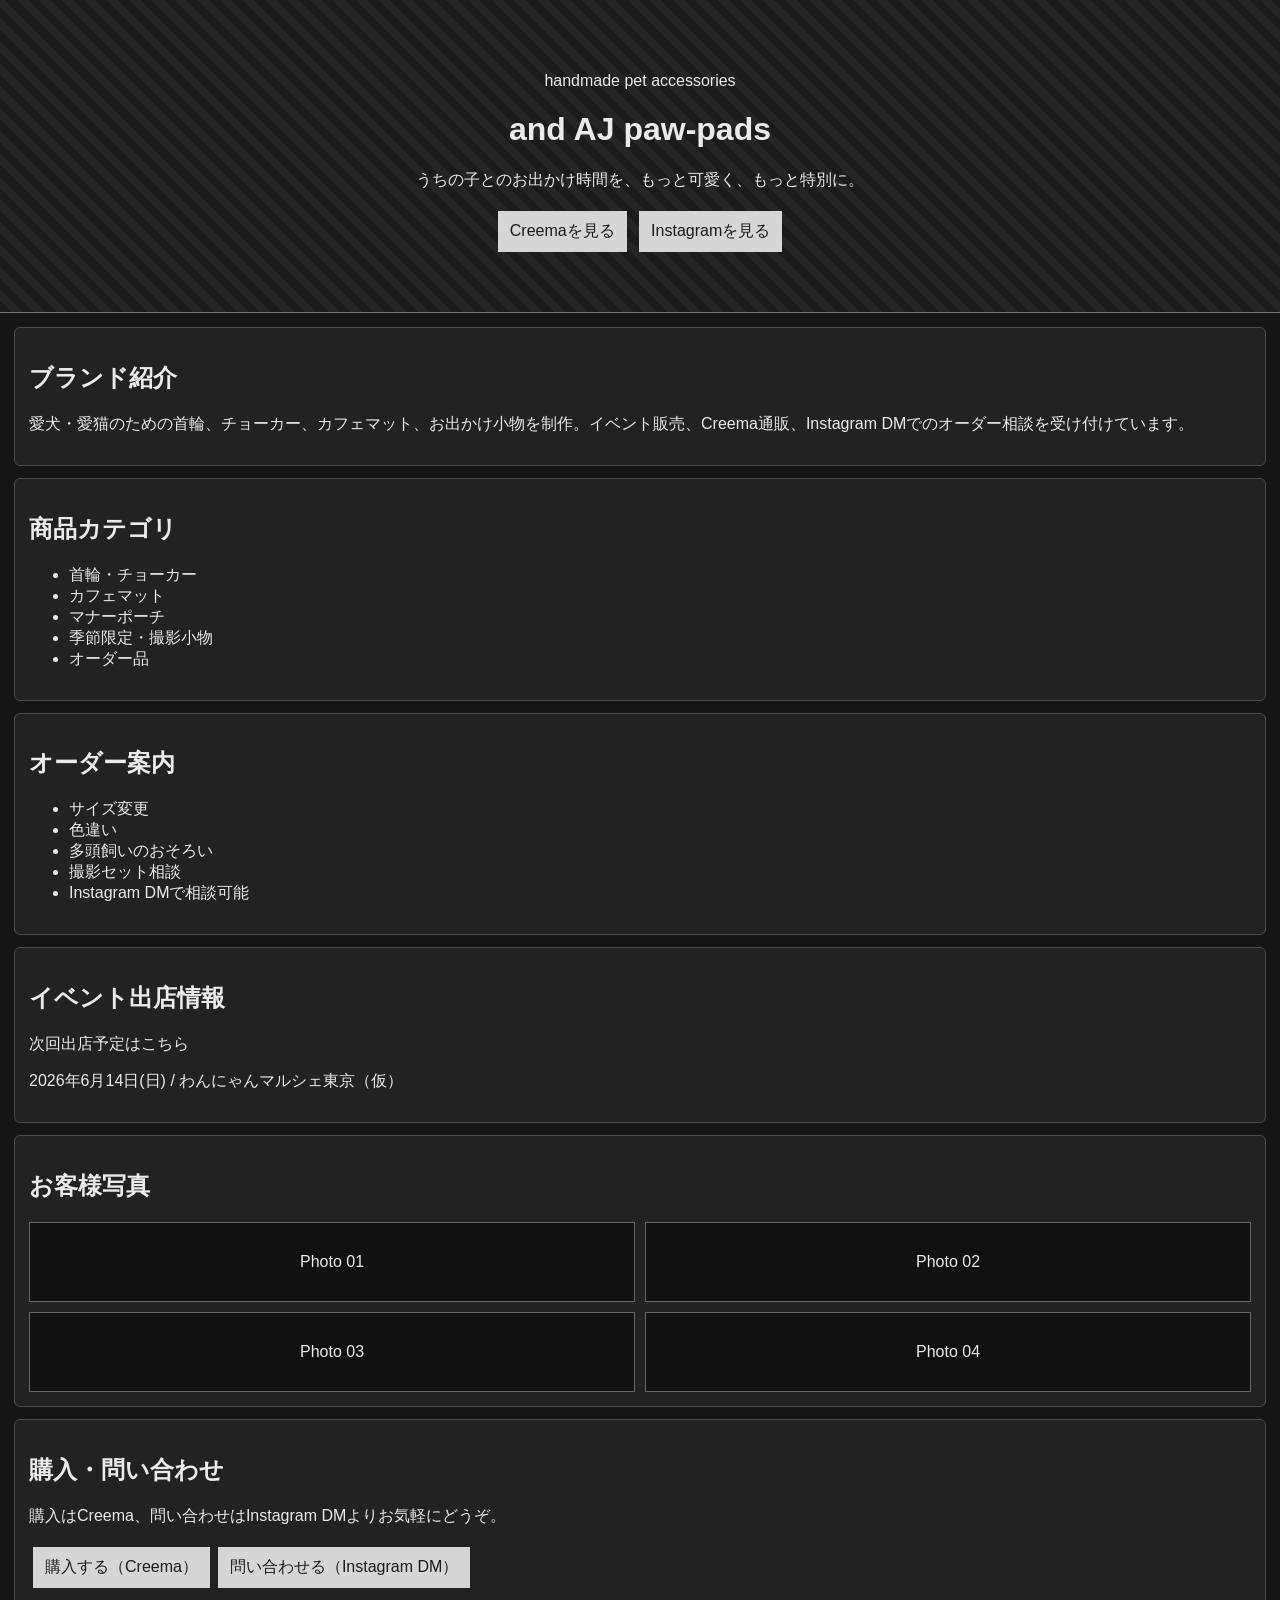
==== mockups/04-jacquard-black/index.html @ f8ad224e "Create 10 static homepage mockups for and AJ paw-pads" ====
<!doctype html>
<html lang="ja">
<head>
  <meta charset="UTF-8" />
  <meta name="viewport" content="width=device-width, initial-scale=1.0" />
  <title>and AJ paw-pads | 04-jacquard-black</title>
  <link rel="stylesheet" href="style.css" />
</head>
<body>
  <header class="hero">
    <p class="eyebrow">handmade pet accessories</p>
    <h1>and AJ paw-pads</h1>
    <p class="catch">うちの子とのお出かけ時間を、もっと可愛く、もっと特別に。</p>
    <div class="cta">
      <a href="https://www.creema.jp/c/and_aj_pawpads" target="_blank" rel="noopener">Creemaを見る</a>
      <a href="https://www.instagram.com/and.aj.pawpads" target="_blank" rel="noopener">Instagramを見る</a>
    </div>
  </header>
  <main>
    <section><h2>ブランド紹介</h2><p>愛犬・愛猫のための首輪、チョーカー、カフェマット、お出かけ小物を制作。イベント販売、Creema通販、Instagram DMでのオーダー相談を受け付けています。</p></section>
    <section><h2>商品カテゴリ</h2><ul><li>首輪・チョーカー</li><li>カフェマット</li><li>マナーポーチ</li><li>季節限定・撮影小物</li><li>オーダー品</li></ul></section>
    <section><h2>オーダー案内</h2><ul><li>サイズ変更</li><li>色違い</li><li>多頭飼いのおそろい</li><li>撮影セット相談</li><li>Instagram DMで相談可能</li></ul></section>
    <section><h2>イベント出店情報</h2><p>次回出店予定はこちら</p><p class="event">2026年6月14日(日) / わんにゃんマルシェ東京（仮）</p></section>
    <section><h2>お客様写真</h2><div class="gallery"><div>Photo 01</div><div>Photo 02</div><div>Photo 03</div><div>Photo 04</div></div></section>
    <section><h2>購入・問い合わせ</h2><p>購入はCreema、問い合わせはInstagram DMよりお気軽にどうぞ。</p><div class="cta"><a href="https://www.creema.jp/c/and_aj_pawpads" target="_blank" rel="noopener">購入する（Creema）</a><a href="https://www.instagram.com/and.aj.pawpads" target="_blank" rel="noopener">問い合わせる（Instagram DM）</a></div></section>
  </main>
</body>
</html>
---- mockups/04-jacquard-black/style.css ----
body{margin:0;font-family:Arial,sans-serif;background:#151515;color:#ebebeb}.hero{padding:56px 18px;background:repeating-linear-gradient(45deg,#1b1b1b,#1b1b1b 8px,#252525 8px,#252525 16px);text-align:center;border-bottom:1px solid #777}main{padding:14px;display:grid;gap:12px}section{background:#222;border:1px solid #4b4b4b;padding:14px;border-radius:6px}.cta a{display:inline-block;margin:4px;background:#d6d6d6;color:#1b1b1b;padding:10px 12px;text-decoration:none}.gallery{display:grid;grid-template-columns:1fr 1fr;gap:10px}.gallery div{background:#111;border:1px solid #666;padding:30px 8px;text-align:center}
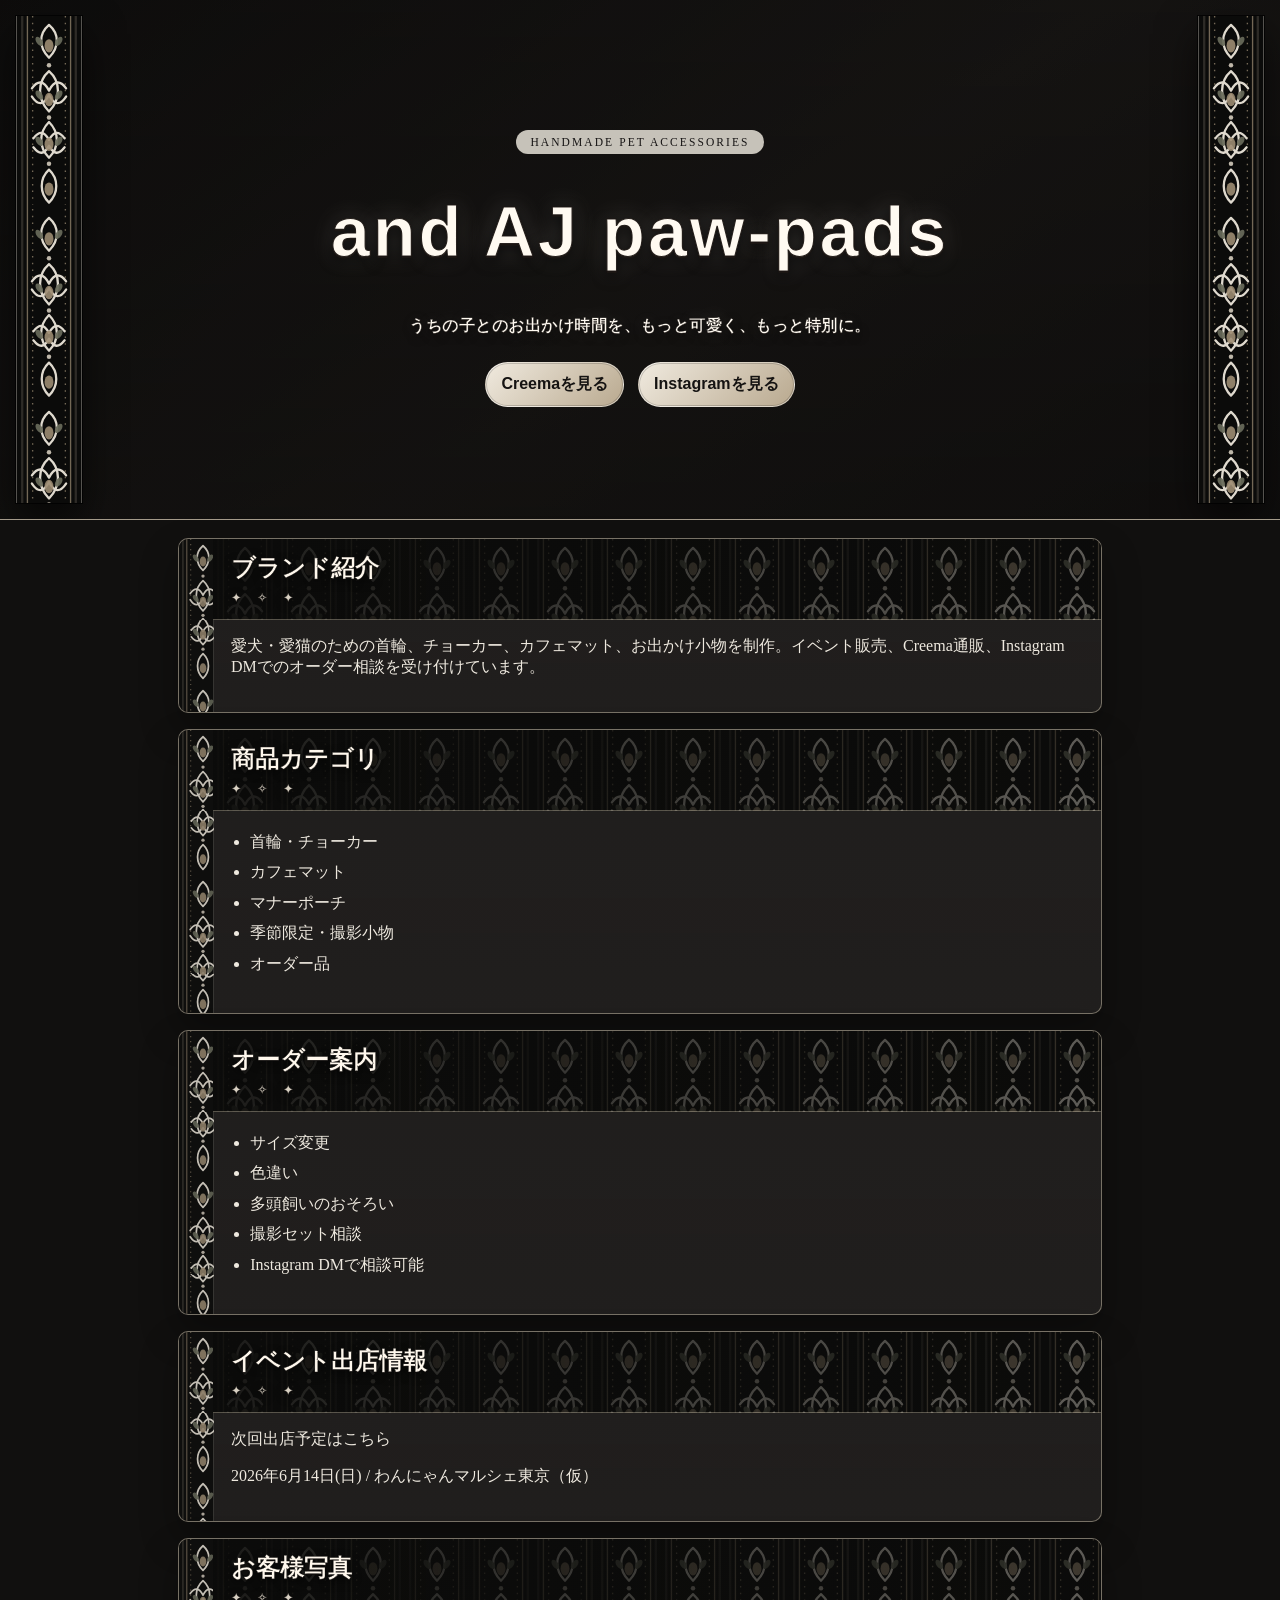
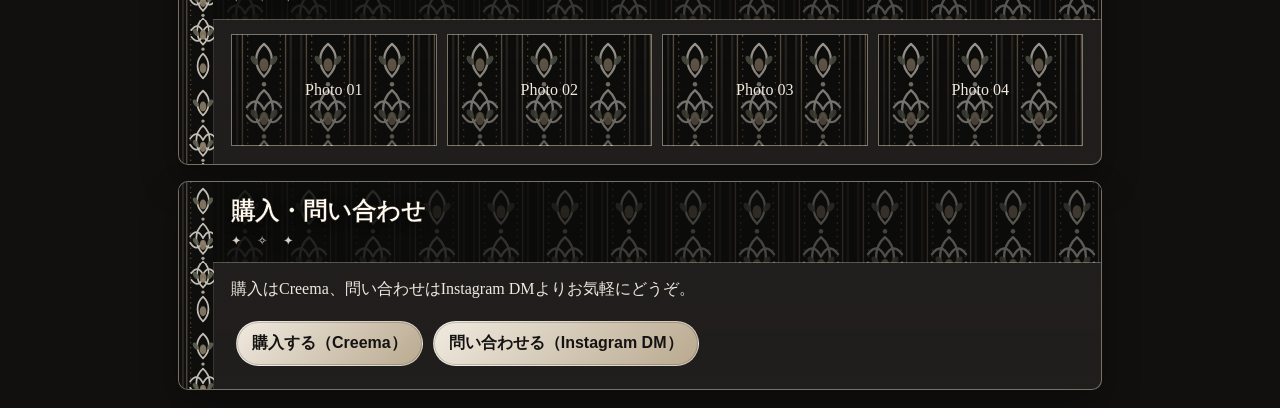
==== commit d4252ff7: "Load readability text outline CSS" ====
--- a/mockups/04-jacquard-black/index.html
+++ b/mockups/04-jacquard-black/index.html
@@ -5,6 +5,7 @@
   <meta name="viewport" content="width=device-width, initial-scale=1.0" />
   <title>and AJ paw-pads | 04-jacquard-black</title>
   <link rel="stylesheet" href="style.css" />
+  <link rel="stylesheet" href="readability.css" />
 </head>
 <body>
   <header class="hero">
--- a/mockups/04-jacquard-black/style.css
+++ b/mockups/04-jacquard-black/style.css
@@ -1 +1,207 @@
-body{margin:0;font-family:Arial,sans-serif;background:#151515;color:#ebebeb}.hero{padding:56px 18px;background:repeating-linear-gradient(45deg,#1b1b1b,#1b1b1b 8px,#252525 8px,#252525 16px);text-align:center;border-bottom:1px solid #777}main{padding:14px;display:grid;gap:12px}section{background:#222;border:1px solid #4b4b4b;padding:14px;border-radius:6px}.cta a{display:inline-block;margin:4px;background:#d6d6d6;color:#1b1b1b;padding:10px 12px;text-decoration:none}.gallery{display:grid;grid-template-columns:1fr 1fr;gap:10px}.gallery div{background:#111;border:1px solid #666;padding:30px 8px;text-align:center}
+* {
+  box-sizing: border-box;
+}
+
+body {
+  --ribbon-pattern: url("data:image/svg+xml,%3Csvg xmlns='http://www.w3.org/2000/svg' width='86' height='260' viewBox='0 0 86 260'%3E%3Crect width='86' height='260' fill='%230b0b0a'/%3E%3Cg stroke='%2334312b' stroke-width='3' stroke-opacity='.9'%3E%3Cpath d='M7 0 V260 M79 0 V260'/%3E%3C/g%3E%3Cg stroke='%23847762' stroke-width='1.8' stroke-opacity='.9' fill='none'%3E%3Cpath d='M14 0 V260 M72 0 V260'/%3E%3Cpath d='M21 0 V260 M65 0 V260' stroke-dasharray='2 7'/%3E%3C/g%3E%3Cg fill='none' stroke='%23e8e2d6' stroke-width='3.1' stroke-linecap='round' stroke-linejoin='round'%3E%3Cpath d='M43 12 C57 24 57 42 43 56 C29 42 29 24 43 12Z'/%3E%3Cpath d='M43 74 C59 88 59 112 43 128 C27 112 27 88 43 74Z'/%3E%3Cpath d='M43 142 C57 156 57 176 43 190 C29 176 29 156 43 142Z'/%3E%3Cpath d='M43 206 C56 218 56 238 43 250 C30 238 30 218 43 206Z'/%3E%3Cpath d='M20 97 C28 86 36 86 43 100 C50 86 58 86 66 97'/%3E%3Cpath d='M20 108 C28 120 36 120 43 106 C50 120 58 120 66 108'/%3E%3Cpath d='M22 164 C30 154 36 154 43 166 C50 154 56 154 64 164'/%3E%3Cpath d='M22 176 C30 186 36 186 43 174 C50 186 56 186 64 176'/%3E%3C/g%3E%3Cg fill='%23a39177' fill-opacity='.9'%3E%3Cellipse cx='43' cy='40' rx='6' ry='9'/%3E%3Cellipse cx='43' cy='112' rx='6' ry='9'/%3E%3Cellipse cx='43' cy='172' rx='6' ry='9'/%3E%3Cellipse cx='43' cy='232' rx='6' ry='9'/%3E%3C/g%3E%3Cg fill='%236d6f5d' fill-opacity='.92'%3E%3Cellipse cx='30' cy='34' rx='4' ry='7' transform='rotate(-35 30 34)'/%3E%3Cellipse cx='56' cy='34' rx='4' ry='7' transform='rotate(35 56 34)'/%3E%3Cellipse cx='30' cy='106' rx='4' ry='7' transform='rotate(-35 30 106)'/%3E%3Cellipse cx='56' cy='106' rx='4' ry='7' transform='rotate(35 56 106)'/%3E%3Cellipse cx='30' cy='168' rx='4' ry='7' transform='rotate(-35 30 168)'/%3E%3Cellipse cx='56' cy='168' rx='4' ry='7' transform='rotate(35 56 168)'/%3E%3C/g%3E%3Cg fill='%23cfc7b8' fill-opacity='.95'%3E%3Ccircle cx='43' cy='66' r='3'/%3E%3Ccircle cx='43' cy='136' r='3'/%3E%3Ccircle cx='43' cy='198' r='3'/%3E%3C/g%3E%3C/svg%3E");
+  margin: 0;
+  font-family: "Hiragino Mincho ProN", "Yu Mincho", Georgia, serif;
+  background:
+    radial-gradient(circle at 50% 0%, rgba(214, 202, 180, .15), transparent 28rem),
+    #11100f;
+  color: #eee9df;
+}
+
+.hero {
+  position: relative;
+  min-height: 520px;
+  padding: 92px 88px 80px;
+  text-align: center;
+  overflow: hidden;
+  display: grid;
+  align-content: center;
+  background:
+    linear-gradient(rgba(12,11,10,.64), rgba(12,11,10,.72)),
+    radial-gradient(circle at 50% 35%, rgba(165,143,115,.24), transparent 0 14rem),
+    linear-gradient(145deg, #100f0f, #24211f 55%, #171515);
+  border-bottom: 1px solid rgba(214,202,180,.75);
+}
+
+.hero::before,
+.hero::after {
+  content: "";
+  position: absolute;
+  top: 16px;
+  bottom: 16px;
+  width: 64px;
+  background: var(--ribbon-pattern);
+  background-size: 64px auto;
+  border-left: 1px solid rgba(232,226,214,.35);
+  border-right: 1px solid rgba(232,226,214,.35);
+  box-shadow: 0 0 0 1px rgba(0,0,0,.75), 0 18px 40px rgba(0,0,0,.6);
+  opacity: .96;
+}
+
+.hero::before {
+  left: 16px;
+}
+
+.hero::after {
+  right: 16px;
+}
+
+.hero > * {
+  position: relative;
+  z-index: 1;
+}
+
+.eyebrow {
+  display: inline-block;
+  justify-self: center;
+  padding: 6px 14px;
+  letter-spacing: .18em;
+  text-transform: uppercase;
+  color: #171515;
+  background: rgba(238,233,223,.82);
+  border-radius: 999px;
+  font-size: .72rem;
+}
+
+h1 {
+  font-size: clamp(2rem, 12vw, 4.4rem);
+  margin: .35em 0;
+  letter-spacing: .04em;
+  text-shadow: 0 3px 16px rgba(0,0,0,.72);
+}
+
+.catch {
+  color: #f0eadf;
+  line-height: 1.8;
+  text-shadow: 0 2px 12px rgba(0,0,0,.75);
+}
+
+main {
+  padding: 18px;
+  display: grid;
+  gap: 16px;
+  max-width: 960px;
+  margin: auto;
+}
+
+section {
+  position: relative;
+  overflow: hidden;
+  background:
+    linear-gradient(rgba(32,30,29,.88), rgba(32,30,29,.94)),
+    #201e1d;
+  border: 1px solid rgba(214,202,180,.48);
+  padding: 18px;
+  border-radius: 10px;
+  box-shadow: 0 18px 38px rgba(0,0,0,.32);
+}
+
+section::before {
+  content: "";
+  position: absolute;
+  top: 0;
+  bottom: 0;
+  left: 0;
+  width: 34px;
+  background: var(--ribbon-pattern);
+  background-size: 48px auto;
+  opacity: .82;
+  border-right: 1px solid rgba(232,226,214,.22);
+  pointer-events: none;
+}
+
+section > * {
+  position: relative;
+  margin-left: 34px;
+}
+
+h2 {
+  margin: -18px -18px 14px 16px;
+  padding: 13px 18px 14px;
+  color: #f3ede4;
+  background:
+    linear-gradient(90deg, rgba(11,11,10,.92), rgba(11,11,10,.62)),
+    var(--ribbon-pattern);
+  background-size: auto, 64px auto;
+  border-bottom: 1px solid rgba(214,202,180,.38);
+}
+
+h2::after {
+  content: "✦ ✧ ✦";
+  display: block;
+  margin-top: 6px;
+  color: #d8d0c2;
+  font-size: .78rem;
+  letter-spacing: .5em;
+}
+
+.cta a {
+  display: inline-block;
+  margin: 5px;
+  padding: 11px 15px;
+  color: #151312;
+  background: linear-gradient(135deg, #f0eadf, #b9a98f);
+  border: 1px solid rgba(255,255,255,.35);
+  border-radius: 999px;
+  text-decoration: none;
+  box-shadow: inset 0 0 0 1px rgba(0,0,0,.18);
+}
+
+ul {
+  padding-left: 1.2em;
+  line-height: 1.9;
+}
+
+.gallery {
+  display: grid;
+  grid-template-columns: 1fr 1fr;
+  gap: 10px;
+}
+
+.gallery div {
+  min-height: 112px;
+  display: grid;
+  place-items: center;
+  text-align: center;
+  color: #f0eadf;
+  border: 1px solid rgba(214,202,180,.55);
+  background:
+    linear-gradient(rgba(14,13,12,.34), rgba(14,13,12,.64)),
+    var(--ribbon-pattern);
+  background-size: auto, 64px auto;
+}
+
+@media (min-width: 720px) {
+  .gallery {
+    grid-template-columns: repeat(4, 1fr);
+  }
+}
+
+@media (max-width: 560px) {
+  .hero {
+    min-height: 500px;
+    padding: 84px 78px 72px;
+  }
+
+  .hero::before,
+  .hero::after {
+    width: 50px;
+    background-size: 50px auto;
+  }
+
+  .hero::before {
+    left: 10px;
+  }
+
+  .hero::after {
+    right: 10px;
+  }
+
+  h1 {
+    font-size: 2rem;
+  }
+}
--- a/mockups/04-jacquard-black/readability.css
+++ b/mockups/04-jacquard-black/readability.css
@@ -0,0 +1,44 @@
+h1,
+.catch,
+h2 {
+  -webkit-font-smoothing: antialiased;
+  text-rendering: optimizeLegibility;
+}
+
+h1 {
+  font-family: "Hiragino Maru Gothic ProN", "Yu Gothic", "Meiryo", sans-serif;
+  font-weight: 800;
+  color: #fffaf1;
+  -webkit-text-stroke: 1.2px rgba(28, 23, 20, .92);
+  text-shadow:
+    0 2px 0 rgba(28, 23, 20, .95),
+    0 5px 14px rgba(0, 0, 0, .82),
+    0 0 26px rgba(255, 250, 241, .22);
+}
+
+.catch {
+  font-family: "Hiragino Maru Gothic ProN", "Yu Gothic", "Meiryo", sans-serif;
+  font-weight: 700;
+  color: #fffaf1;
+  letter-spacing: .03em;
+  -webkit-text-stroke: .35px rgba(24, 20, 18, .9);
+  text-shadow:
+    0 1px 0 rgba(24, 20, 18, .95),
+    0 3px 10px rgba(0, 0, 0, .85),
+    0 0 18px rgba(255, 250, 241, .18);
+}
+
+h2 {
+  font-family: "Hiragino Maru Gothic ProN", "Yu Gothic", "Meiryo", sans-serif;
+  font-weight: 800;
+  color: #fff8ed;
+  -webkit-text-stroke: .35px rgba(15, 13, 12, .82);
+  text-shadow:
+    0 1px 0 rgba(15, 13, 12, .95),
+    0 3px 10px rgba(0, 0, 0, .75);
+}
+
+.cta a {
+  font-family: "Hiragino Maru Gothic ProN", "Yu Gothic", "Meiryo", sans-serif;
+  font-weight: 700;
+}
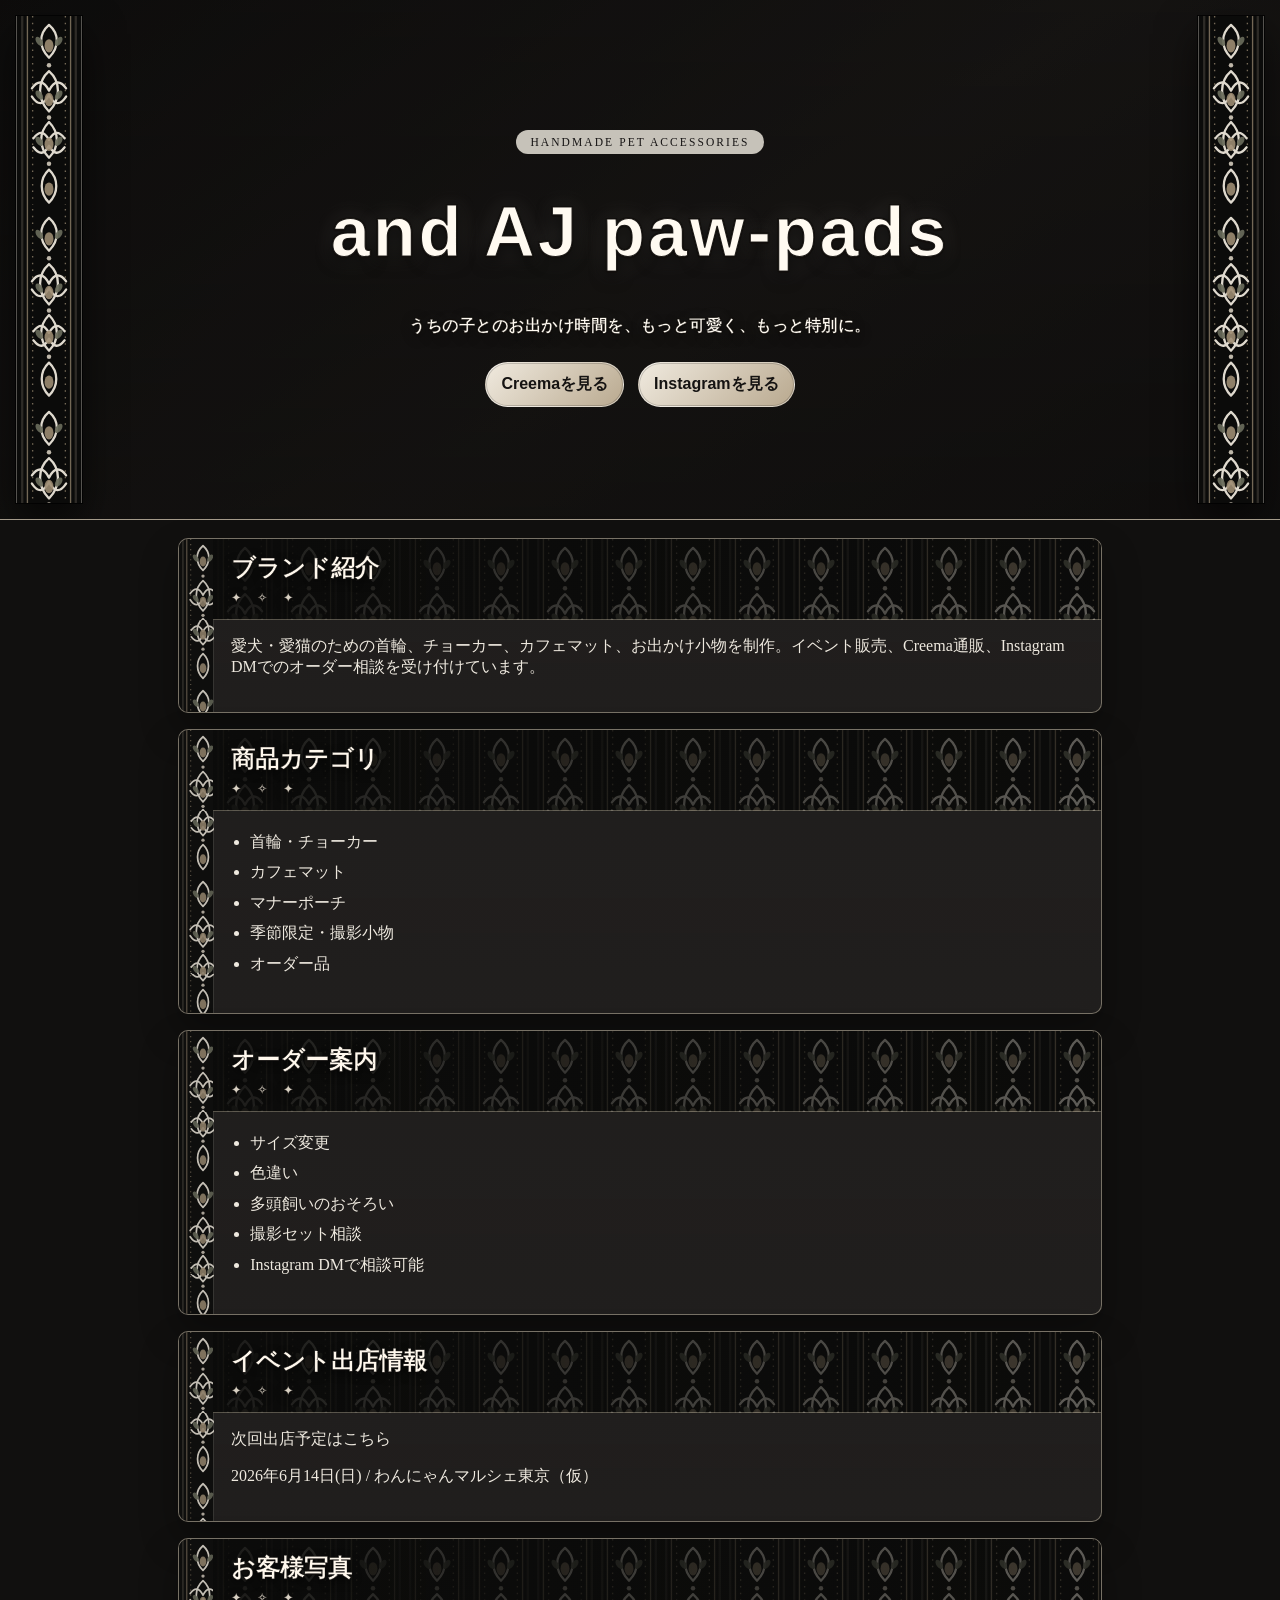
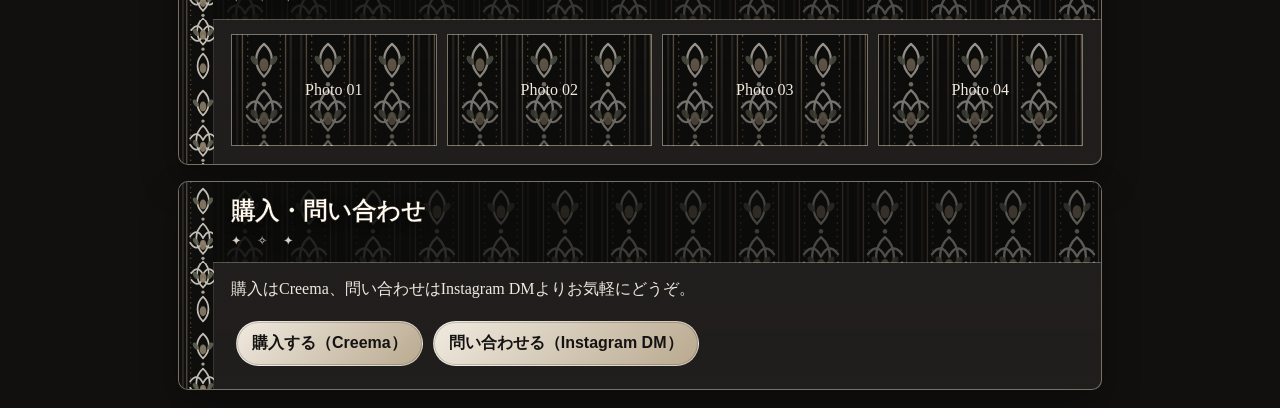
==== commit 2a27c44d: "Bump readability cache version" ====
--- a/mockups/04-jacquard-black/index.html
+++ b/mockups/04-jacquard-black/index.html
@@ -5,7 +5,7 @@
   <meta name="viewport" content="width=device-width, initial-scale=1.0" />
   <title>and AJ paw-pads | 04-jacquard-black</title>
   <link rel="stylesheet" href="style.css" />
-  <link rel="stylesheet" href="readability.css" />
+  <link rel="stylesheet" href="readability.css?v=13" />
 </head>
 <body>
   <header class="hero">
--- a/mockups/04-jacquard-black/readability.css
+++ b/mockups/04-jacquard-black/readability.css
@@ -7,30 +7,38 @@
 
 h1 {
   font-family: "Hiragino Maru Gothic ProN", "Yu Gothic", "Meiryo", sans-serif;
-  font-weight: 800;
+  font-weight: 900;
   color: #fffaf1;
-  -webkit-text-stroke: 1.2px rgba(28, 23, 20, .92);
+  -webkit-text-stroke: 1.2px rgba(18, 15, 13, .9);
   text-shadow:
-    0 2px 0 rgba(28, 23, 20, .95),
-    0 5px 14px rgba(0, 0, 0, .82),
-    0 0 26px rgba(255, 250, 241, .22);
+    0 2px 0 rgba(18, 15, 13, .95),
+    1px 1px 0 rgba(18, 15, 13, .9),
+    -1px 1px 0 rgba(18, 15, 13, .9),
+    1px -1px 0 rgba(18, 15, 13, .9),
+    -1px -1px 0 rgba(18, 15, 13, .9),
+    0 5px 16px rgba(0, 0, 0, .82),
+    0 0 26px rgba(255, 250, 241, .18);
 }
 
 .catch {
   font-family: "Hiragino Maru Gothic ProN", "Yu Gothic", "Meiryo", sans-serif;
-  font-weight: 700;
+  font-weight: 800;
   color: #fffaf1;
   letter-spacing: .03em;
-  -webkit-text-stroke: .35px rgba(24, 20, 18, .9);
+  -webkit-text-stroke: .35px rgba(18, 15, 13, .86);
   text-shadow:
-    0 1px 0 rgba(24, 20, 18, .95),
-    0 3px 10px rgba(0, 0, 0, .85),
-    0 0 18px rgba(255, 250, 241, .18);
+    0 1px 0 rgba(18, 15, 13, .95),
+    1px 1px 0 rgba(18, 15, 13, .8),
+    -1px 1px 0 rgba(18, 15, 13, .8),
+    1px -1px 0 rgba(18, 15, 13, .8),
+    -1px -1px 0 rgba(18, 15, 13, .8),
+    0 3px 12px rgba(0, 0, 0, .82),
+    0 0 18px rgba(255, 250, 241, .14);
 }
 
 h2 {
   font-family: "Hiragino Maru Gothic ProN", "Yu Gothic", "Meiryo", sans-serif;
-  font-weight: 800;
+  font-weight: 900;
   color: #fff8ed;
   -webkit-text-stroke: .35px rgba(15, 13, 12, .82);
   text-shadow:
@@ -40,5 +48,5 @@
 
 .cta a {
   font-family: "Hiragino Maru Gothic ProN", "Yu Gothic", "Meiryo", sans-serif;
-  font-weight: 700;
+  font-weight: 800;
 }
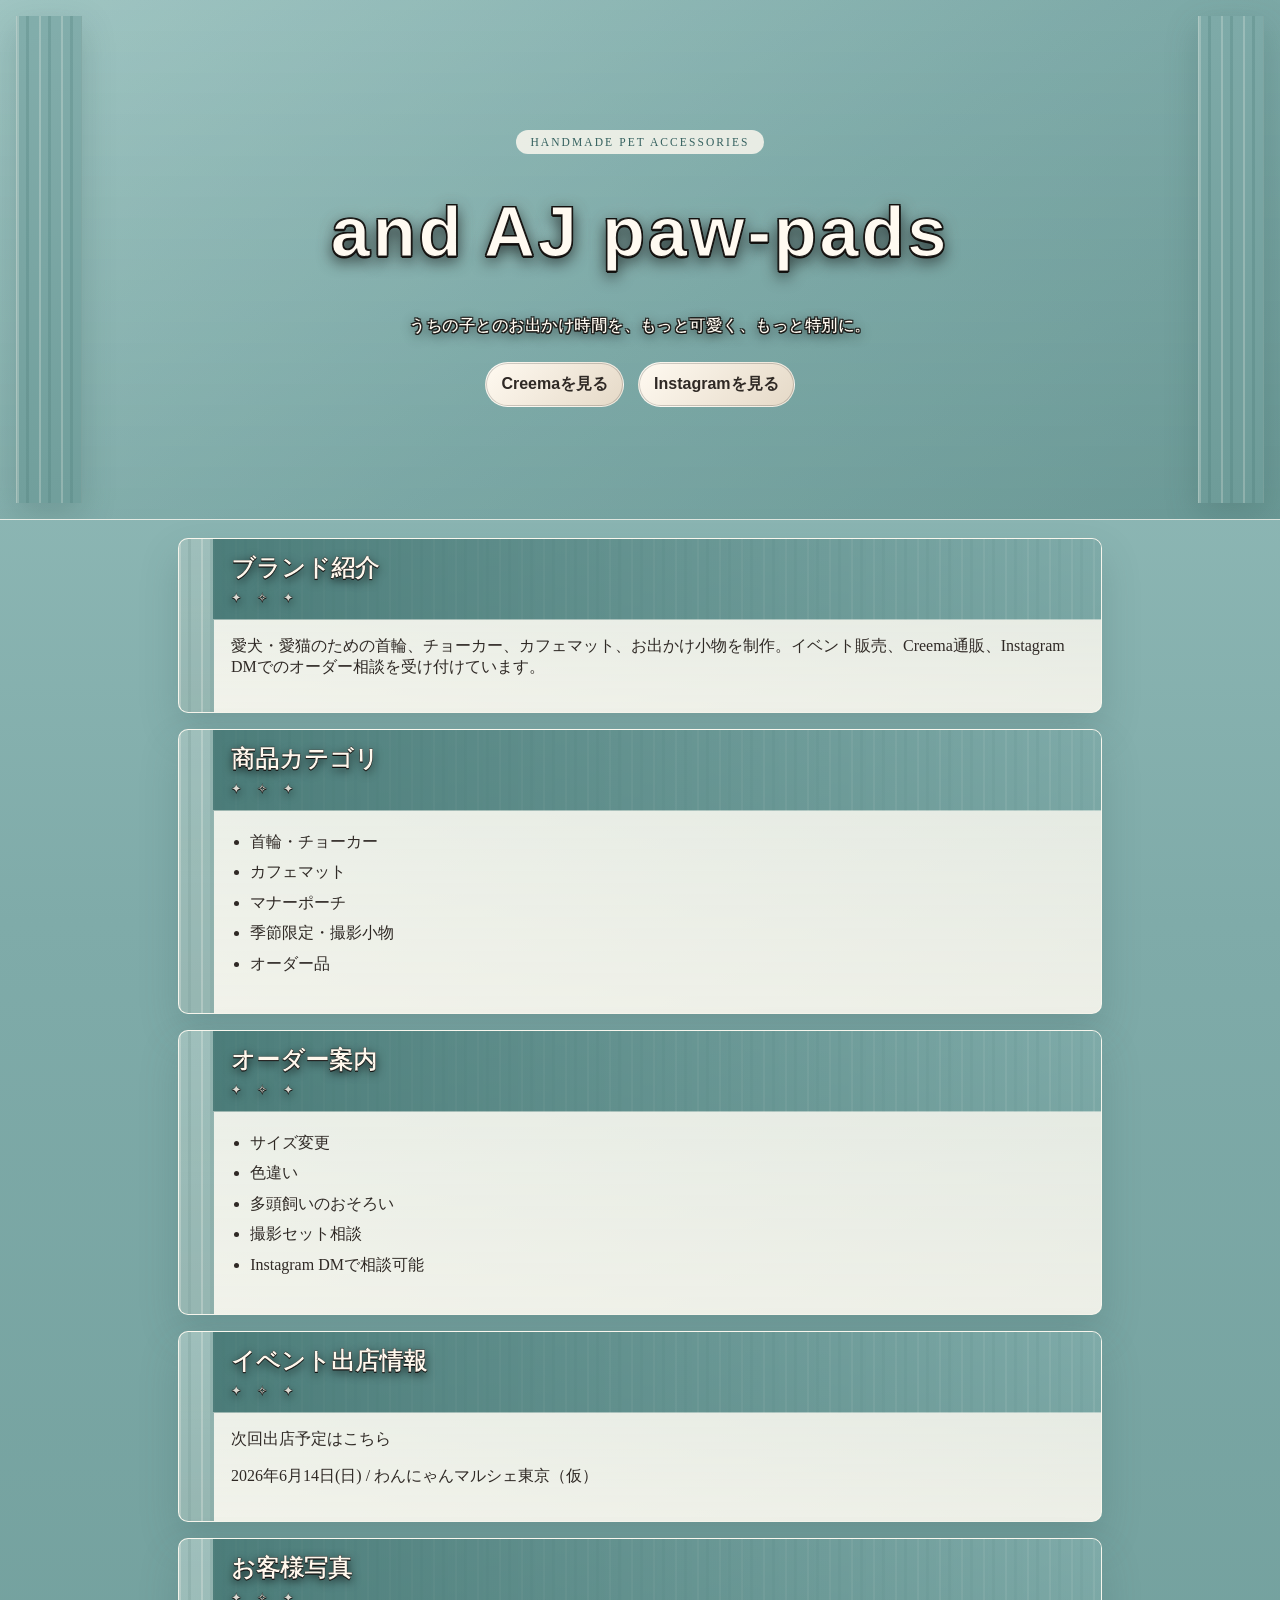
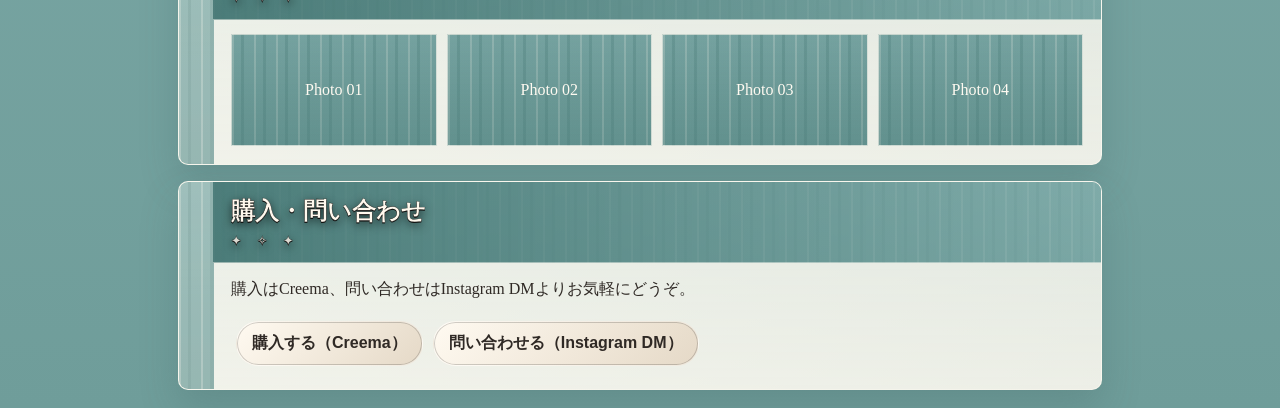
==== commit 9cabf7b1: "Load teal theme override" ====
--- a/mockups/04-jacquard-black/index.html
+++ b/mockups/04-jacquard-black/index.html
@@ -5,6 +5,7 @@
   <meta name="viewport" content="width=device-width, initial-scale=1.0" />
   <title>and AJ paw-pads | 04-jacquard-black</title>
   <link rel="stylesheet" href="style.css" />
+  <link rel="stylesheet" href="teal-theme.css?v=14" />
   <link rel="stylesheet" href="readability.css?v=13" />
 </head>
 <body>
--- a/mockups/04-jacquard-black/teal-theme.css
+++ b/mockups/04-jacquard-black/teal-theme.css
@@ -0,0 +1,74 @@
+body {
+  --ribbon-pattern:
+    repeating-linear-gradient(
+      90deg,
+      rgba(255, 250, 241, .26) 0 2px,
+      transparent 2px 9px,
+      rgba(76, 125, 122, .34) 9px 12px,
+      transparent 12px 22px
+    ),
+    linear-gradient(180deg, #7faba9, #6f9d9a);
+  background:
+    radial-gradient(circle at 50% 0%, rgba(255, 250, 241, .36), transparent 28rem),
+    linear-gradient(180deg, #9ac2bf 0%, #7faba9 46%, #6f9d9a 100%);
+  color: #2f2925;
+}
+
+.hero {
+  background:
+    linear-gradient(rgba(127, 171, 169, .18), rgba(111, 157, 154, .28)),
+    radial-gradient(circle at 50% 35%, rgba(255, 250, 241, .5), transparent 0 15rem),
+    linear-gradient(145deg, #a7cbc8, #7faba9 55%, #689693);
+  border-bottom: 1px solid rgba(255, 250, 241, .72);
+}
+
+.hero::before,
+.hero::after {
+  border-left: 1px solid rgba(255, 250, 241, .44);
+  border-right: 1px solid rgba(76, 125, 122, .36);
+  box-shadow: 0 12px 32px rgba(55, 88, 86, .28);
+  opacity: .88;
+}
+
+.eyebrow {
+  color: #35615f;
+  background: rgba(255, 250, 241, .82);
+}
+
+section {
+  background:
+    linear-gradient(rgba(255, 250, 241, .76), rgba(255, 250, 241, .86)),
+    linear-gradient(135deg, #a7cbc8, #7faba9);
+  border: 1px solid rgba(255, 250, 241, .62);
+  box-shadow: 0 18px 38px rgba(55, 88, 86, .22);
+}
+
+section::before {
+  opacity: .7;
+  border-right: 1px solid rgba(76, 125, 122, .25);
+}
+
+h2 {
+  color: #fffaf1;
+  background:
+    linear-gradient(90deg, rgba(72, 121, 118, .92), rgba(127, 171, 169, .72)),
+    var(--ribbon-pattern);
+  border-bottom: 1px solid rgba(255, 250, 241, .45);
+}
+
+h2::after {
+  color: rgba(255, 250, 241, .86);
+}
+
+.gallery div {
+  color: #fffaf1;
+  border: 1px solid rgba(255, 250, 241, .64);
+  background:
+    linear-gradient(rgba(76, 125, 122, .2), rgba(76, 125, 122, .38)),
+    var(--ribbon-pattern);
+}
+
+.cta a {
+  color: #2f2925;
+  background: linear-gradient(135deg, #fffaf1, #e5d9c7);
+}
